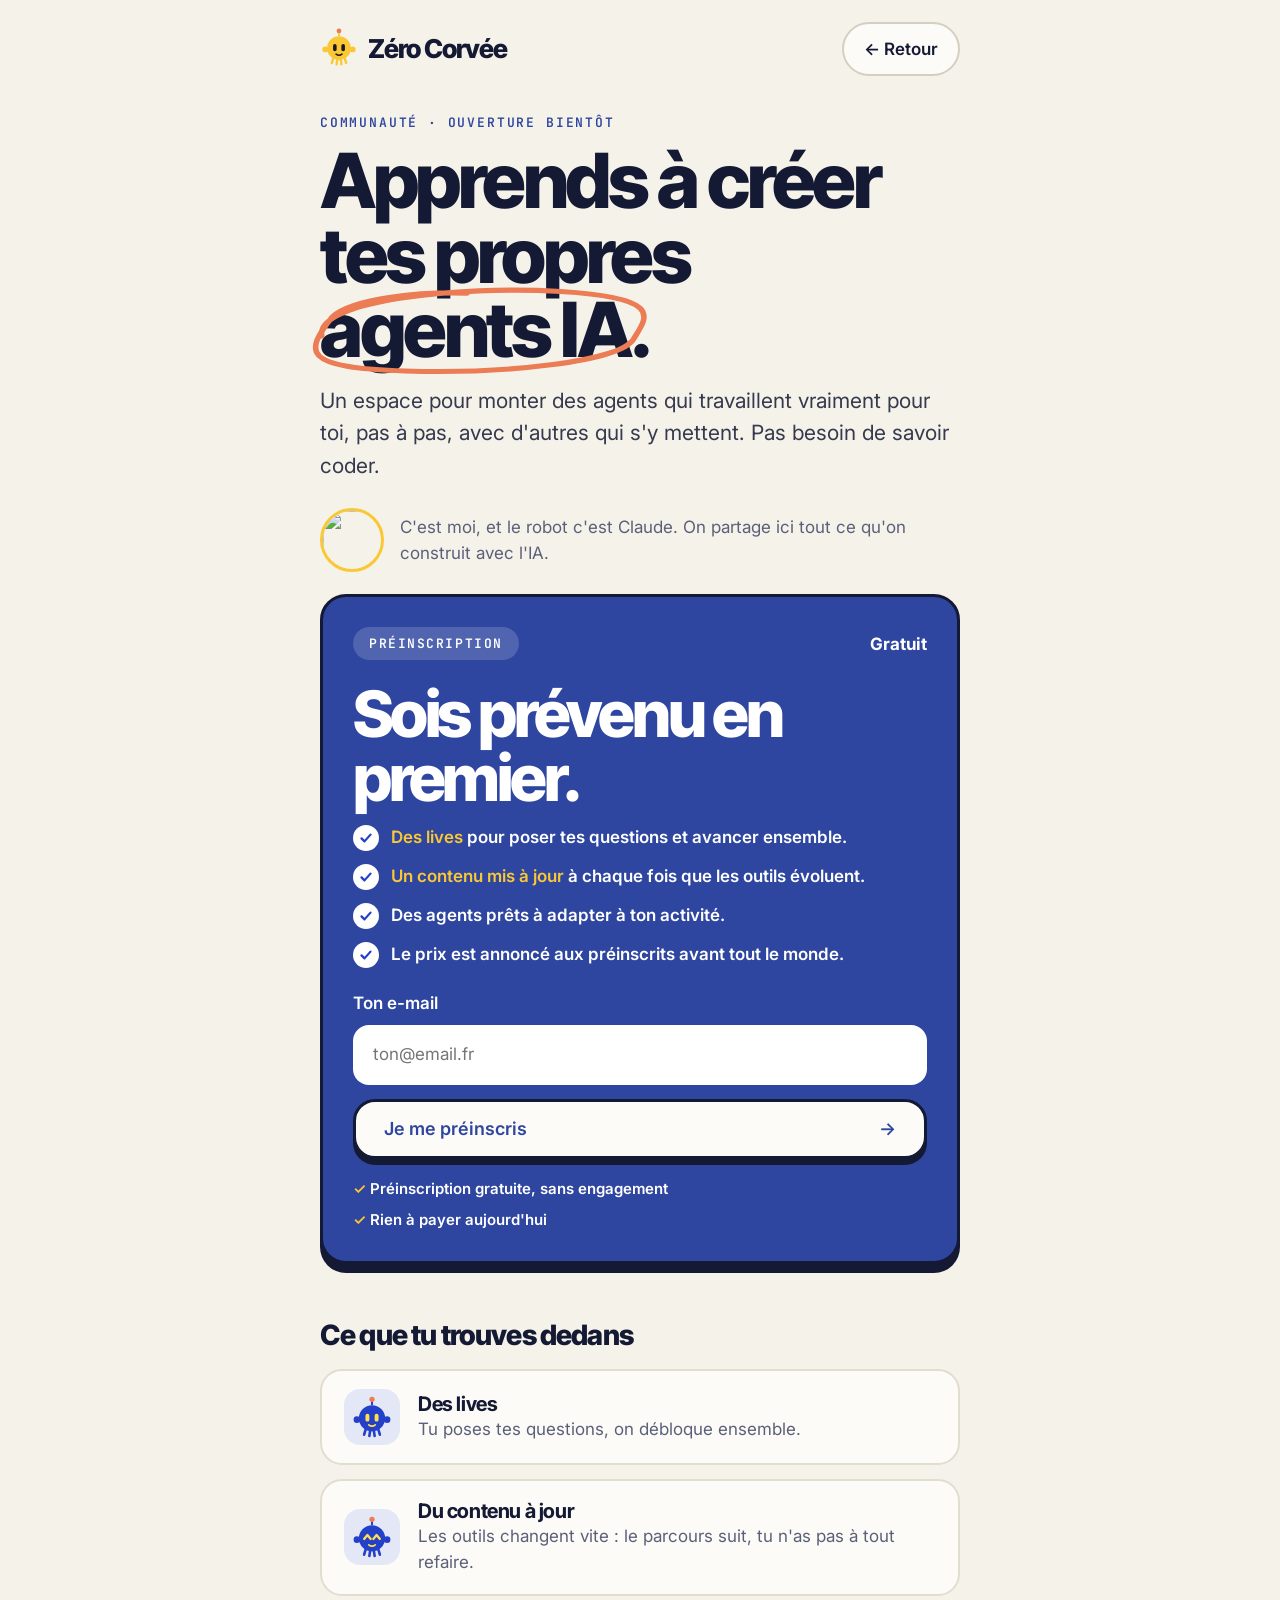
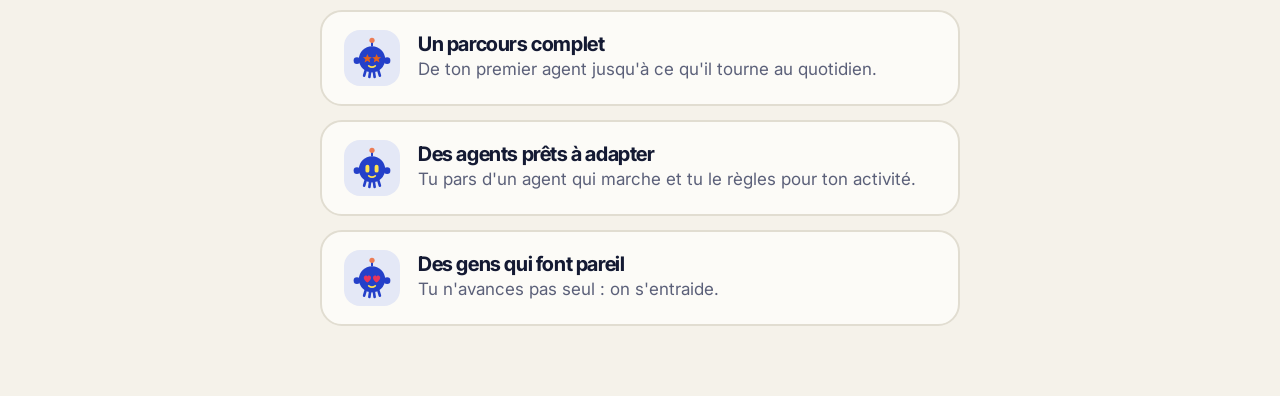
==== communaute.html @ 28c99670 "Add files via upload" ====
<!doctype html>
<html lang="fr">
<head>
  <meta charset="utf-8">
  <meta name="viewport" content="width=device-width, initial-scale=1">
  <title>Zéro Corvée · Communauté</title>
  <link rel="stylesheet" href="styles.css?v=6">
</head>
<body>
  <main class="wrap">
    <header class="top">
      <a class="logo" href="index.html"><span data-robot="yellow"></span><span data-brand></span></a>
      <a class="back" href="index.html">← Retour</a>
    </header>

    <p class="label" style="margin-top:18px">Communauté · ouverture bientôt</p>
    <h1 style="margin-top:14px">Apprends à créer tes propres <span class="circled">agents IA</span>.</h1>
    <p class="lead">Un espace pour monter des agents qui travaillent vraiment pour toi, pas à pas, avec d'autres qui s'y mettent. Pas besoin de savoir coder.</p>

    <div class="me">
      <img class="avatar yellow" src="img/avatar.jpg" alt="">
      <span>C'est moi, et le robot c'est Claude. On partage ici tout ce qu'on construit avec l'IA.</span>
    </div>

    <img class="robot-float" src="img/robot.png" alt="">
    <div class="offer">
      <div class="offer-top"><span class="tag">Préinscription</span><b>Gratuit</b></div>
      <div class="big">Sois prévenu en premier.</div>
      <ul class="ticks">
        <li><span><em>Des lives</em> pour poser tes questions et avancer ensemble.</span></li>
        <li><span><em>Un contenu mis à jour</em> à chaque fois que les outils évoluent.</span></li>
        <li><span>Des agents prêts à adapter à ton activité.</span></li>
        <li><span>Le prix est annoncé aux préinscrits avant tout le monde.</span></li>
      </ul>
      <form data-waitlist>
        <label class="field" style="margin:0"><span>Ton e-mail</span><input name="email" type="email" required autocomplete="email" placeholder="ton@email.fr"></label>
        <button class="btn block" type="submit">Je me préinscris <span>→</span></button>
      </form>
      <div class="ok" data-waitlist-ok>C'est noté ! Je te préviens par e-mail avant l'ouverture.</div>
      <ul class="small-ticks"><li>Préinscription gratuite, sans engagement</li><li>Rien à payer aujourd'hui</li></ul>
    </div>

    <h3 style="margin-top:56px">Ce que tu trouves dedans</h3>
    <div class="features">
      <div class="feature"><span class="icon-tile" data-robot="blue"></span><div><b>Des lives</b><span>Tu poses tes questions, on débloque ensemble.</span></div></div>
      <div class="feature"><span class="icon-tile" data-robot="blue:happy"></span><div><b>Du contenu à jour</b><span>Les outils changent vite : le parcours suit, tu n'as pas à tout refaire.</span></div></div>
      <div class="feature"><span class="icon-tile" data-robot="blue:star"></span><div><b>Un parcours complet</b><span>De ton premier agent jusqu'à ce qu'il tourne au quotidien.</span></div></div>
      <div class="feature"><span class="icon-tile" data-robot="blue"></span><div><b>Des agents prêts à adapter</b><span>Tu pars d'un agent qui marche et tu le règles pour ton activité.</span></div></div>
      <div class="feature"><span class="icon-tile" data-robot="blue:heart"></span><div><b>Des gens qui font pareil</b><span>Tu n'avances pas seul : on s'entraide.</span></div></div>
    </div>
  </main>
  <script src="config.js?v=6"></script>
  <script src="app.js?v=6"></script>
</body>
</html>
---- styles.css ----
@import url("https://fonts.googleapis.com/css2?family=Inter+Tight:wght@600;700;800&family=Inter:wght@400;500;600;700&family=JetBrains+Mono:wght@500;600&display=swap");

:root {
  --bg: #f5f2ea;
  --bg-2: #eeebe2;
  --card: #fcfbf7;
  --ink: #141a33;
  --night: #141a3d;
  --muted: #5b6079;
  --line: #e1ddd1;
  --line-2: #d4cfc1;
  --blue: #2e46a0;          /* le costume du blond */
  --blue-soft: #e4e8f6;
  --yellow: #fac834;        /* le robot */
  --orange: #ec7c54;        /* l'antenne du robot */
  --green: #2f9d62;
  --radius: 26px;
}

* { box-sizing: border-box; }
html { -webkit-text-size-adjust: 100%; }
body {
  margin: 0;
  background: var(--bg);
  color: var(--ink);
  font: 400 17px/1.55 "Inter", system-ui, sans-serif;
}
img { max-width: 100%; display: block; }
a { color: inherit; }

.wrap { width: min(640px, 100% - 32px); margin: 0 auto; }
.wrap-wide { width: min(1160px, 100% - 32px); margin: 0 auto; }

/* ---------- typographie ---------- */
h1, h2, h3 { font-family: "Inter Tight", "Inter", sans-serif; font-weight: 800; letter-spacing: -0.045em; line-height: 0.98; margin: 0; }
h1 { font-size: clamp(40px, 8.5vw, 76px); }
h2 { font-size: clamp(34px, 6vw, 60px); }
h3 { font-size: clamp(22px, 3.4vw, 28px); letter-spacing: -0.03em; line-height: 1.1; }
.lead { font-size: clamp(17px, 2.4vw, 21px); color: var(--ink); opacity: .85; margin: 18px 0 0; }
.muted { color: var(--muted); }
.label { font: 600 13px/1 "JetBrains Mono", monospace; letter-spacing: .14em; text-transform: uppercase; color: var(--blue); }

/* mot entouré à la main */
.circled { position: relative; display: inline-block; white-space: nowrap; }
.circled svg { position: absolute; left: -6%; top: -14%; width: 112%; height: 128%; overflow: visible; pointer-events: none; }
.circled path { fill: none; stroke: var(--orange); stroke-width: 3.2; stroke-linecap: round; }
.underlined { background: linear-gradient(transparent 62%, var(--yellow) 62%, var(--yellow) 92%, transparent 92%); padding: 0 2px; }
.scribble { position: relative; display: inline-block; }
.scribble::after { content: ""; position: absolute; left: -2%; right: -2%; bottom: -0.06em; height: .14em; background: var(--orange); border-radius: 999px; transform: rotate(-1.2deg); }

/* ---------- en-tête ---------- */
.top { display: flex; align-items: center; justify-content: space-between; padding: 22px 0; }
.logo { display: inline-flex; align-items: center; gap: 10px; text-decoration: none; font: 800 26px/1 "Inter Tight", sans-serif; letter-spacing: -0.04em; }
.logo svg { width: 38px; height: 38px; }
.back { display: inline-flex; align-items: center; gap: 8px; padding: 12px 20px; border: 2px solid var(--line-2); border-radius: 999px; text-decoration: none; font-weight: 600; background: var(--card); }
.nav-bar { border-bottom: 1px solid var(--line-2); background: var(--bg); position: sticky; top: 0; z-index: 10; }
.nav-bar .top { padding: 14px 0; }

/* ---------- boutons ---------- */
.btn { display: inline-flex; align-items: center; justify-content: center; gap: 10px; padding: 18px 28px; border: 0; border-radius: 6px; background: var(--ink); color: #fff; font: 600 18px/1 "Inter", sans-serif; text-decoration: none; cursor: pointer; }
.btn:hover { background: #222a4d; }
.btn.block { width: 100%; }
.btn.small { padding: 12px 20px; font-size: 16px; }
.arrow-link { display: inline-flex; align-items: center; gap: 10px; margin-top: 20px; font: 700 20px/1.2 "Inter Tight", sans-serif; letter-spacing: -0.01em; text-decoration: none; color: var(--blue); }
.arrow-link::after { content: "→"; font-family: "Inter", sans-serif; transition: transform .2s; }
.arrow-link:hover::after { transform: translateX(4px); }

/* ---------- cartes de l'accueil ---------- */
.choices { display: grid; gap: 18px; margin: 36px 0 60px; }
.choice { display: block; position: relative; padding: 26px 26px 28px; border: 3px solid var(--ink); border-radius: var(--radius); background: var(--card); box-shadow: 0 9px 0 var(--ink); text-decoration: none; transition: transform .15s, box-shadow .15s; }
.choice:hover { transform: translateY(3px); box-shadow: 0 6px 0 var(--ink); }
.choice.blue { background: var(--blue); color: #fff; }
.choice.blue .arrow-link { color: var(--yellow); }
.choice.blue p { color: #dfe4ff; }
.choice p { margin: 8px 0 0; color: var(--muted); font-size: 17px; }
.choice-head { display: flex; align-items: center; justify-content: space-between; margin-bottom: 22px; gap: 12px; }
.icon-tile { width: 62px; height: 62px; border-radius: 16px; display: grid; place-items: center; background: var(--blue-soft); flex: none; }
.icon-tile svg { width: 42px; height: 42px; }
.choice.blue .icon-tile { background: rgba(255,255,255,.14); }
.tag { font: 600 13px/1 "JetBrains Mono", monospace; letter-spacing: .12em; text-transform: uppercase; padding: 10px 16px; border-radius: 999px; background: var(--blue-soft); color: var(--blue); white-space: nowrap; }
.choice.blue .tag { background: rgba(255,255,255,.16); color: #fff; }
.thumbs { display: flex; }
.thumbs img { width: 52px; height: 80px; object-fit: cover; border-radius: 10px; border: 3px solid var(--ink); margin-right: -14px; transform: rotate(-4deg); background: #111; }
.thumbs img:nth-child(2) { transform: rotate(2deg); }
.thumbs img:nth-child(3) { transform: rotate(6deg); }

/* ---------- parcours (questions) ---------- */
.step { display: none; padding: 26px 0 60px; animation: fade .35s ease; }
.step.on { display: block; }
@keyframes fade { from { opacity: 0; transform: translateY(8px); } to { opacity: 1; transform: none; } }
.step h1 { font-size: clamp(32px, 6.4vw, 48px); margin: 14px 0 28px; }
.opts { display: grid; gap: 16px; }
.opt { width: 100%; text-align: left; padding: 24px 26px; border: 2px solid var(--line-2); border-radius: 22px; background: var(--card); box-shadow: 0 5px 0 var(--line-2); font: 700 21px/1.2 "Inter Tight", sans-serif; letter-spacing: -0.01em; color: var(--ink); cursor: pointer; transition: transform .12s, box-shadow .12s, border-color .12s; }
.opt:hover { border-color: var(--blue); box-shadow: 0 5px 0 var(--blue); }
.opt:active { transform: translateY(3px); box-shadow: 0 2px 0 var(--blue); }
.opt small { display: block; margin-top: 6px; font: 400 15px/1.4 "Inter", sans-serif; color: var(--muted); }
.progress { display: flex; gap: 6px; margin-top: 4px; }
.progress span { height: 5px; flex: 1; border-radius: 9px; background: var(--line-2); }
.progress span.on { background: var(--blue); }
.quote { margin: 22px 0 30px; padding: 18px 22px; border-left: 5px solid var(--blue); border-radius: 0 16px 16px 0; background: var(--blue-soft); font-size: 18px; }
.quote s { opacity: .7; }
.quote strong { color: var(--blue); }

/* ---------- formulaires ---------- */
.panel { padding: 28px; border: 2px solid var(--ink); border-radius: var(--radius); background: var(--card); }
.panel-head { display: flex; align-items: center; gap: 16px; padding-bottom: 20px; border-bottom: 2px solid var(--line); margin-bottom: 22px; }
.avatar { width: 64px; height: 64px; border-radius: 50%; object-fit: cover; border: 3px solid var(--ink); flex: none; }
.avatar.yellow { border-color: var(--yellow); }
label.field { display: block; margin: 0 0 16px; font-weight: 600; }
label.field span { display: block; margin-bottom: 8px; }
input, textarea { width: 100%; padding: 16px 18px; border: 2px solid var(--line-2); border-radius: 16px; background: #fff; font: 400 17px/1.4 "Inter", sans-serif; color: var(--ink); }
input:focus, textarea:focus { outline: none; border-color: var(--blue); }
textarea { min-height: 120px; resize: vertical; }
.summary { display: flex; flex-wrap: wrap; gap: 8px; margin-bottom: 20px; }
.summary span { padding: 8px 14px; border-radius: 999px; background: var(--blue-soft); color: var(--blue); font-weight: 600; font-size: 15px; }
.ok { display: none; padding: 22px; border-radius: 18px; background: #e5f5ec; color: #145a36; font-weight: 600; }
.or { text-align: center; margin: 18px 0 0; color: var(--muted); }
.or a { color: var(--blue); font-weight: 600; }

/* ---------- page communauté ---------- */
.me { display: flex; gap: 16px; align-items: center; margin: 26px 0; color: var(--muted); }
.offer { margin: 10px 0 30px; padding: 30px; border: 3px solid var(--ink); border-radius: var(--radius); background: var(--blue); color: #fff; box-shadow: 0 9px 0 var(--ink); }
.offer .tag { background: rgba(255,255,255,.16); color: #fff; }
.offer-top { display: flex; justify-content: space-between; align-items: center; gap: 12px; }
.offer .big { font: 800 clamp(40px, 9vw, 64px)/1 "Inter Tight", sans-serif; letter-spacing: -0.05em; margin: 22px 0 14px; }
.ticks { list-style: none; padding: 0; margin: 0 0 22px; display: grid; gap: 12px; }
.ticks li { display: flex; gap: 12px; align-items: flex-start; font-weight: 600; }
.ticks li::before { content: ""; flex: none; width: 26px; height: 26px; margin-top: 1px; border-radius: 50%; background: #fff url("data:image/svg+xml,%3Csvg xmlns='http://www.w3.org/2000/svg' viewBox='0 0 24 24'%3E%3Cpath d='M6 12.5l4 4 8-9' fill='none' stroke='%232440c9' stroke-width='3' stroke-linecap='round' stroke-linejoin='round'/%3E%3C/svg%3E") center/18px no-repeat; }
.ticks em { font-style: normal; color: var(--yellow); }
.offer input { border-color: transparent; }
.offer .btn { background: var(--card); color: var(--blue); border: 3px solid var(--ink); box-shadow: 0 6px 0 var(--ink); border-radius: 22px; justify-content: space-between; margin-top: 14px; }
.offer .ok { margin-top: 14px; }
.small-ticks { list-style: none; padding: 0; margin: 18px 0 0; display: grid; gap: 8px; font-size: 15px; font-weight: 600; }
.small-ticks li::before { content: "✓ "; color: var(--yellow); }
.features { display: grid; gap: 14px; margin: 18px 0 70px; }
.feature { display: flex; gap: 18px; align-items: center; padding: 18px 22px; border: 2px solid var(--line); border-radius: 22px; background: var(--card); }
.feature .icon-tile { width: 56px; height: 56px; }
.feature b { display: block; font: 700 20px/1.2 "Inter Tight", sans-serif; letter-spacing: -0.02em; }
.feature span { color: var(--muted); }

/* ---------- page du guide ---------- */
.hero { display: grid; gap: 44px; align-items: center; padding: 56px 0 70px; }
@media (min-width: 900px) { .hero { grid-template-columns: 1.05fr 1fr; padding: 90px 0 100px; } }
.badge { display: inline-block; padding: 9px 14px; border: 2px solid var(--ink); background: var(--yellow); font: 600 14px/1 "JetBrains Mono", monospace; letter-spacing: .12em; text-transform: uppercase; }
.price { font: 800 clamp(56px, 9vw, 84px)/1 "Inter Tight", sans-serif; letter-spacing: -0.05em; margin: 18px 0 6px; display: flex; align-items: baseline; gap: 18px; flex-wrap: wrap; }
.price s { font-size: .6em; color: var(--muted); text-decoration-color: var(--blue); text-decoration-thickness: 5px; }
.price small { font: 600 18px/1 "Inter", sans-serif; color: var(--muted); letter-spacing: 0; }
.cover { position: relative; padding: 44px 40px 40px; background: radial-gradient(120% 90% at 50% 100%, #2a3a8c 0%, #141a33 60%); color: #fff; box-shadow: 18px 18px 0 var(--line-2); }
.cover .label { color: var(--yellow); }
.cover h2 { font-size: clamp(36px, 5vw, 58px); margin: 14px 0; color: #fff; }
.cover h2 b { color: var(--orange); }
.cover p { color: #cfd5f3; margin: 0 0 26px; }
.phones { display: flex; justify-content: center; gap: 12px; }
.phones img { width: 23%; aspect-ratio: 9 / 16; object-fit: cover; border-radius: 16px; border: 4px solid #0b0e1c; box-shadow: 0 16px 30px rgba(0,0,0,.45); }
.phones img:nth-child(1) { transform: rotate(-6deg) translateY(8px); }
.phones img:nth-child(2) { transform: translateY(18px); }
.phones img:nth-child(3) { transform: translateY(12px); }
.phones img:nth-child(4) { transform: rotate(5deg); }
.edition { display: inline-block; margin-top: 30px; padding: 7px 12px; border-radius: 999px; background: var(--yellow); color: var(--ink); font: 600 13px/1 "JetBrains Mono", monospace; }
.included { margin-top: 26px; padding: 26px; border: 2px solid var(--ink); background: var(--card); }
.included h3 { font-size: 24px; margin-bottom: 14px; }
.checks { list-style: none; padding: 0; margin: 0; display: grid; gap: 12px; }
.checks li { display: flex; gap: 14px; font-size: 18px; }
.checks li::before { content: "✓"; color: var(--blue); font-weight: 800; }
section.band { border-top: 1px solid var(--line-2); padding: 84px 0; }
section.alt { background: var(--bg-2); }
.split { display: grid; gap: 40px; }
@media (min-width: 900px) { .split { grid-template-columns: 1fr 1.15fr; gap: 70px; } }
.yellow-box { margin-top: 30px; padding: 26px; border: 2px solid var(--ink); background: var(--yellow); box-shadow: 9px 9px 0 var(--ink); }
.yellow-box b { font: 700 22px/1.2 "Inter Tight", sans-serif; letter-spacing: -0.02em; }
.chips { display: flex; flex-wrap: wrap; gap: 10px; margin: 16px 0; }
.chips span { padding: 9px 13px; border: 2px solid var(--ink); background: #fff; font: 600 15px/1 "JetBrains Mono", monospace; }
.timeline { list-style: none; padding: 0; margin: 0; }
.timeline li { position: relative; display: flex; gap: 22px; padding-bottom: 34px; }
.timeline li:not(:last-child)::after { content: ""; position: absolute; left: 36px; top: 76px; bottom: 6px; border-left: 2px dashed var(--line-2); }
.timeline .icon-tile { width: 74px; height: 74px; border-radius: 0; border: 2px solid var(--ink); background: var(--yellow); }
.timeline li:nth-child(even) .icon-tile { background: #fff; }
.timeline b { display: block; font: 700 23px/1.2 "Inter Tight", sans-serif; letter-spacing: -0.02em; margin: 6px 0 6px; }
.timeline span { color: var(--muted); }
.toc { padding: 46px 40px; background: #fff; border-left: 26px solid #1b1d26; box-shadow: 14px 14px 0 var(--line-2); }
.toc .label { font-size: 11px; }
.toc h3 { font-size: 30px; margin: 10px 0 26px; }
.toc ol { list-style: none; padding: 0; margin: 0; counter-reset: c -1; }
.toc li { counter-increment: c; display: grid; grid-template-columns: 44px 1fr; gap: 6px; padding: 11px 0; border-bottom: 1px solid #e6e3da; font-size: 15px; }
.toc li::before { content: counter(c, decimal-leading-zero); font: 600 13px/1.5 "JetBrains Mono", monospace; color: var(--blue); }
.toc li small { display: block; color: var(--muted); font-size: 12px; }
.shots { display: grid; grid-template-columns: repeat(2, 1fr); gap: 16px; margin-top: 40px; }
@media (min-width: 900px) { .shots { grid-template-columns: repeat(4, 1fr); gap: 22px; } }
.shots img { width: 100%; aspect-ratio: 9 / 16; object-fit: cover; border-radius: 26px; border: 6px solid var(--ink); }
.sticky-cta { border-top: 1px solid var(--ink); border-bottom: 1px solid var(--ink); padding: 26px 0; }
.sticky-cta .wrap-wide { display: flex; justify-content: space-between; align-items: center; gap: 20px; flex-wrap: wrap; }
.sticky-cta b { font: 700 22px/1.2 "Inter Tight", sans-serif; letter-spacing: -0.02em; }
.costs { list-style: none; padding: 0; margin: 0; border-top: 2px solid var(--ink); }
.costs li { display: flex; justify-content: space-between; align-items: center; gap: 14px; padding: 24px 0; border-bottom: 1px solid var(--line-2); font: 700 20px/1.3 "Inter Tight", sans-serif; letter-spacing: -0.01em; }
.costs em { font: 600 15px/1 "Inter", sans-serif; font-style: normal; padding: 10px 12px; border: 2px solid var(--ink); white-space: nowrap; }
details { border-bottom: 1px solid var(--line-2); }
details:first-of-type { border-top: 2px solid var(--ink); }
summary { list-style: none; display: flex; justify-content: space-between; gap: 20px; padding: 24px 0; cursor: pointer; font: 700 21px/1.3 "Inter Tight", sans-serif; letter-spacing: -0.01em; }
summary::-webkit-details-marker { display: none; }
summary::after { content: "+"; color: var(--blue); font-size: 26px; line-height: 1; }
details[open] summary::after { content: "–"; }
details p { margin: 0 0 24px; color: var(--muted); max-width: 760px; }
.buy { display: grid; gap: 44px; align-items: center; }
@media (min-width: 900px) { .buy { grid-template-columns: 1fr 1.1fr; gap: 90px; } }
.fine { font-size: 14px; color: var(--muted); margin-top: 16px; }
footer { padding: 40px 0 60px; color: var(--muted); font-size: 14px; }
footer a { color: var(--muted); }
.foot-links { display: flex; gap: 18px; flex-wrap: wrap; }
[hidden] { display: none !important; }

/* barre du haut sur petits écrans : logo et bouton sur une ligne */
.logo, .btn { white-space: nowrap; }
@media (max-width: 520px) {
  .nav-bar .logo { font-size: 21px; }
  .nav-bar .logo svg { width: 32px; height: 32px; }
  .nav-bar .btn.small { padding: 11px 14px; font-size: 14px; }
}

/* ---------- univers des personnages ---------- */
.scene { position: relative; margin: 32px 0 6px; height: 330px; border: 3px solid var(--ink); border-radius: var(--radius);
  background: radial-gradient(120% 80% at 50% 110%, #34489e 0%, var(--night) 62%); box-shadow: 0 9px 0 var(--ink); overflow: hidden; }
.scene .stars { position: absolute; inset: 0; opacity: .9;
  background-image: radial-gradient(2px 2px at 12% 18%, #fff 50%, transparent 52%), radial-gradient(1.5px 1.5px at 28% 42%, #fff 50%, transparent 52%),
    radial-gradient(2px 2px at 46% 12%, #ffe9a8 50%, transparent 52%), radial-gradient(1.5px 1.5px at 64% 30%, #fff 50%, transparent 52%),
    radial-gradient(2.5px 2.5px at 82% 14%, #fff 50%, transparent 52%), radial-gradient(1.5px 1.5px at 90% 46%, #cfe3ff 50%, transparent 52%),
    radial-gradient(1.5px 1.5px at 6% 60%, #fff 50%, transparent 52%), radial-gradient(2px 2px at 36% 70%, #fff 50%, transparent 52%),
    radial-gradient(1.5px 1.5px at 74% 62%, #ffe9a8 50%, transparent 52%), radial-gradient(1.5px 1.5px at 56% 52%, #fff 50%, transparent 52%);
  animation: twinkle 4s ease-in-out infinite alternate; }
@keyframes twinkle { from { opacity: .55; } to { opacity: 1; } }
.scene .moon { position: absolute; top: 22px; right: 24px; width: 46px; height: 46px; border-radius: 50%; background: #f1efe0; box-shadow: 0 0 30px 8px rgba(241,239,224,.35); }
.scene .duo { position: absolute; left: 50%; bottom: -6px; height: 78%; width: auto; transform: translateX(-50%); }
.scene .bubble { position: absolute; top: 20px; left: 20px; max-width: 62%; padding: 12px 16px; border-radius: 18px 18px 18px 4px; z-index: 2;
  background: #fff; border: 3px solid var(--ink); font: 700 17px/1.25 "Inter Tight", sans-serif; letter-spacing: -0.01em; }
.scene .bubble b { color: var(--orange); }
.choice.yellow { background: var(--yellow); }
.choice.yellow p { color: #3a3216; }
.choice.yellow .tag { background: rgba(20,26,51,.12); color: var(--ink); }
.choice.yellow .icon-tile { background: rgba(255,255,255,.55); }
.choice.yellow .arrow-link { color: var(--ink); }
.choice .icon-tile img { width: 56px; height: auto; }
.robot-float { width: 120px; margin: 0 auto -14px; display: block; animation: float 3s ease-in-out infinite; }
@keyframes float { 50% { transform: translateY(-8px); } }
@media (min-width: 900px) { .scene { height: 380px; } }
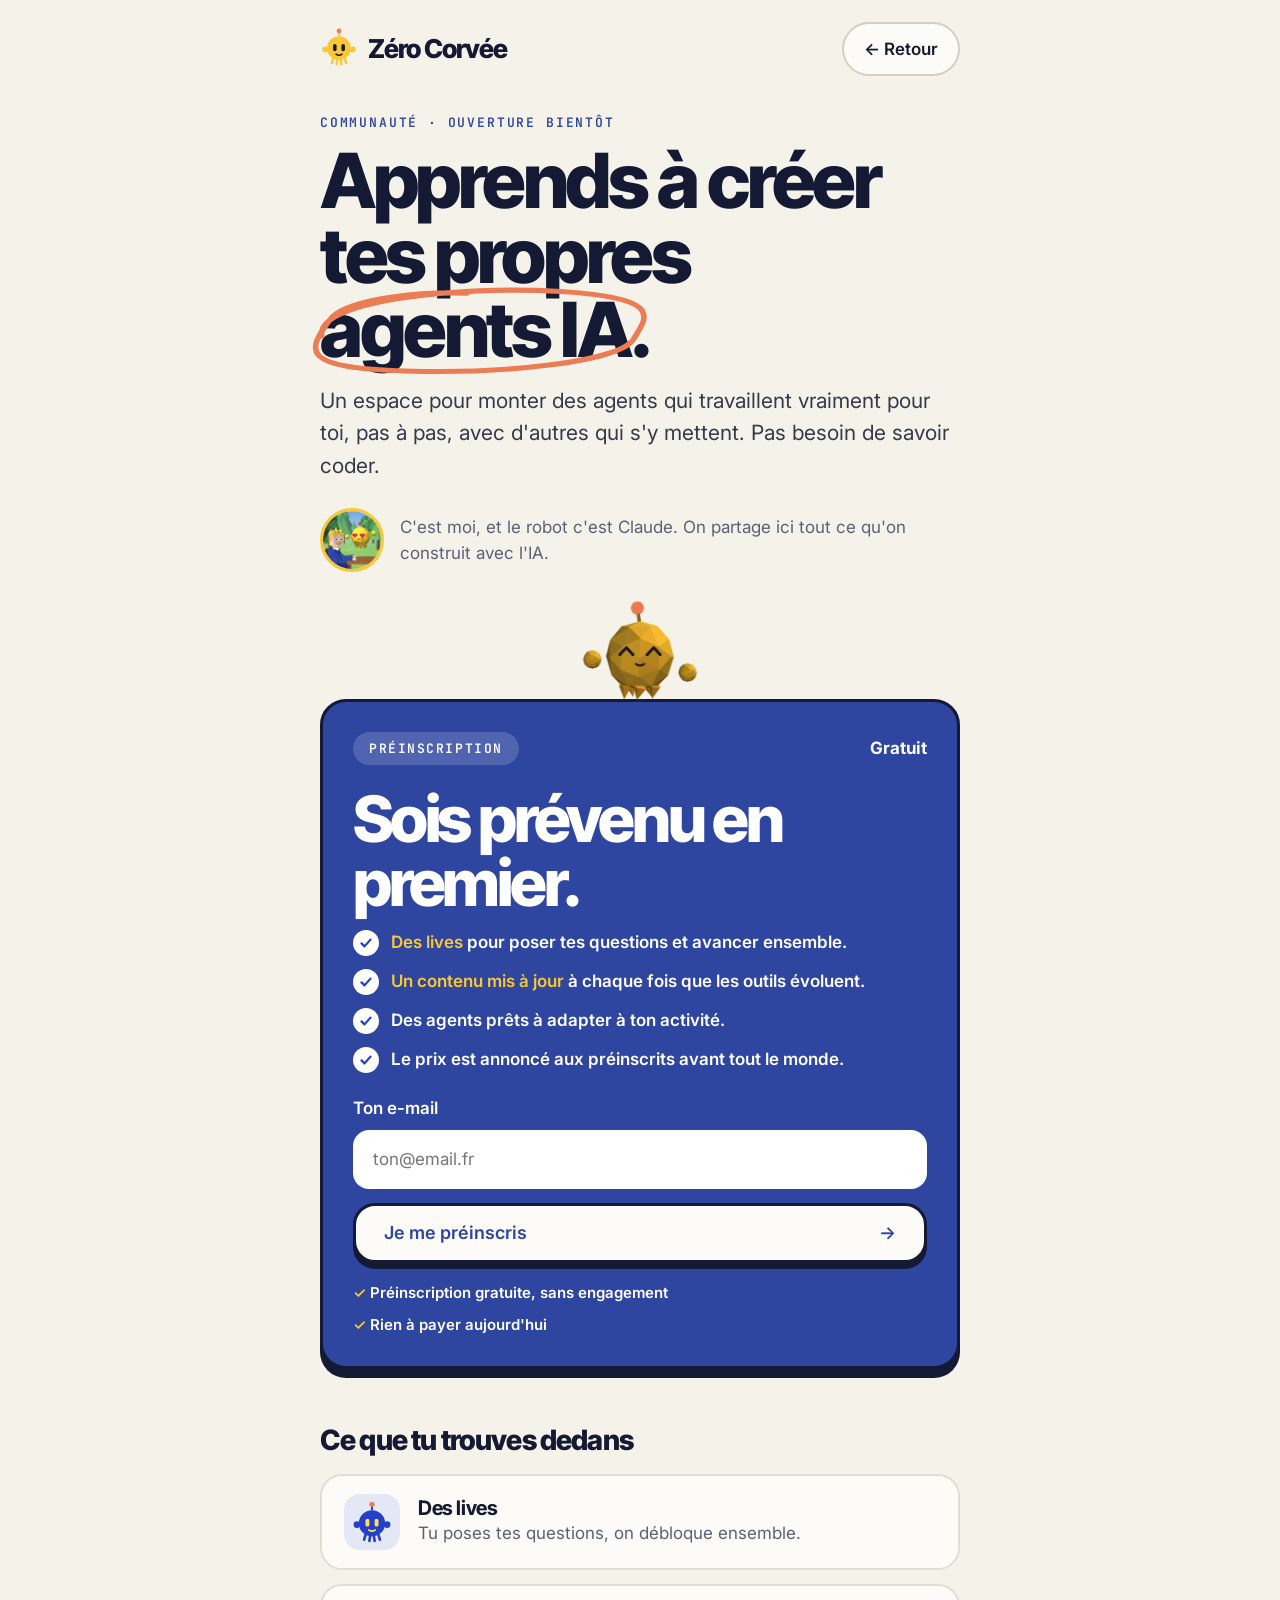
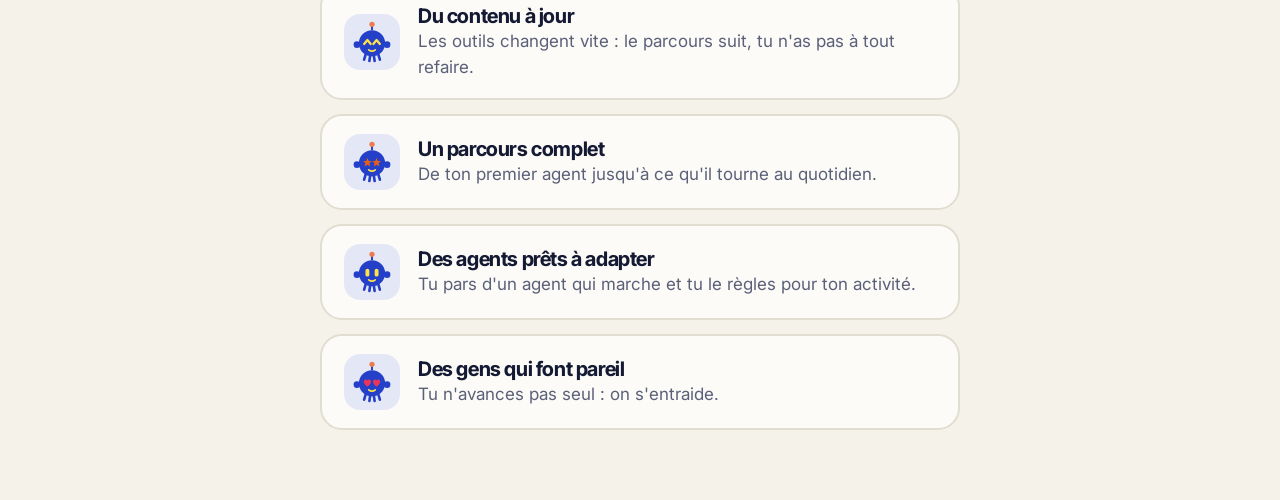
==== commit 60c4c66b: "Add files via upload" ====
--- a/communaute.html
+++ b/communaute.html
@@ -18,11 +18,11 @@
     <p class="lead">Un espace pour monter des agents qui travaillent vraiment pour toi, pas à pas, avec d'autres qui s'y mettent. Pas besoin de savoir coder.</p>
 
     <div class="me">
-      <img class="avatar yellow" src="img/avatar.jpg" alt="">
+      <img class="avatar yellow" src="avatar.jpg" alt="">
       <span>C'est moi, et le robot c'est Claude. On partage ici tout ce qu'on construit avec l'IA.</span>
     </div>
 
-    <img class="robot-float" src="img/robot.png" alt="">
+    <img class="robot-float" src="robot.png" alt="">
     <div class="offer">
       <div class="offer-top"><span class="tag">Préinscription</span><b>Gratuit</b></div>
       <div class="big">Sois prévenu en premier.</div>
